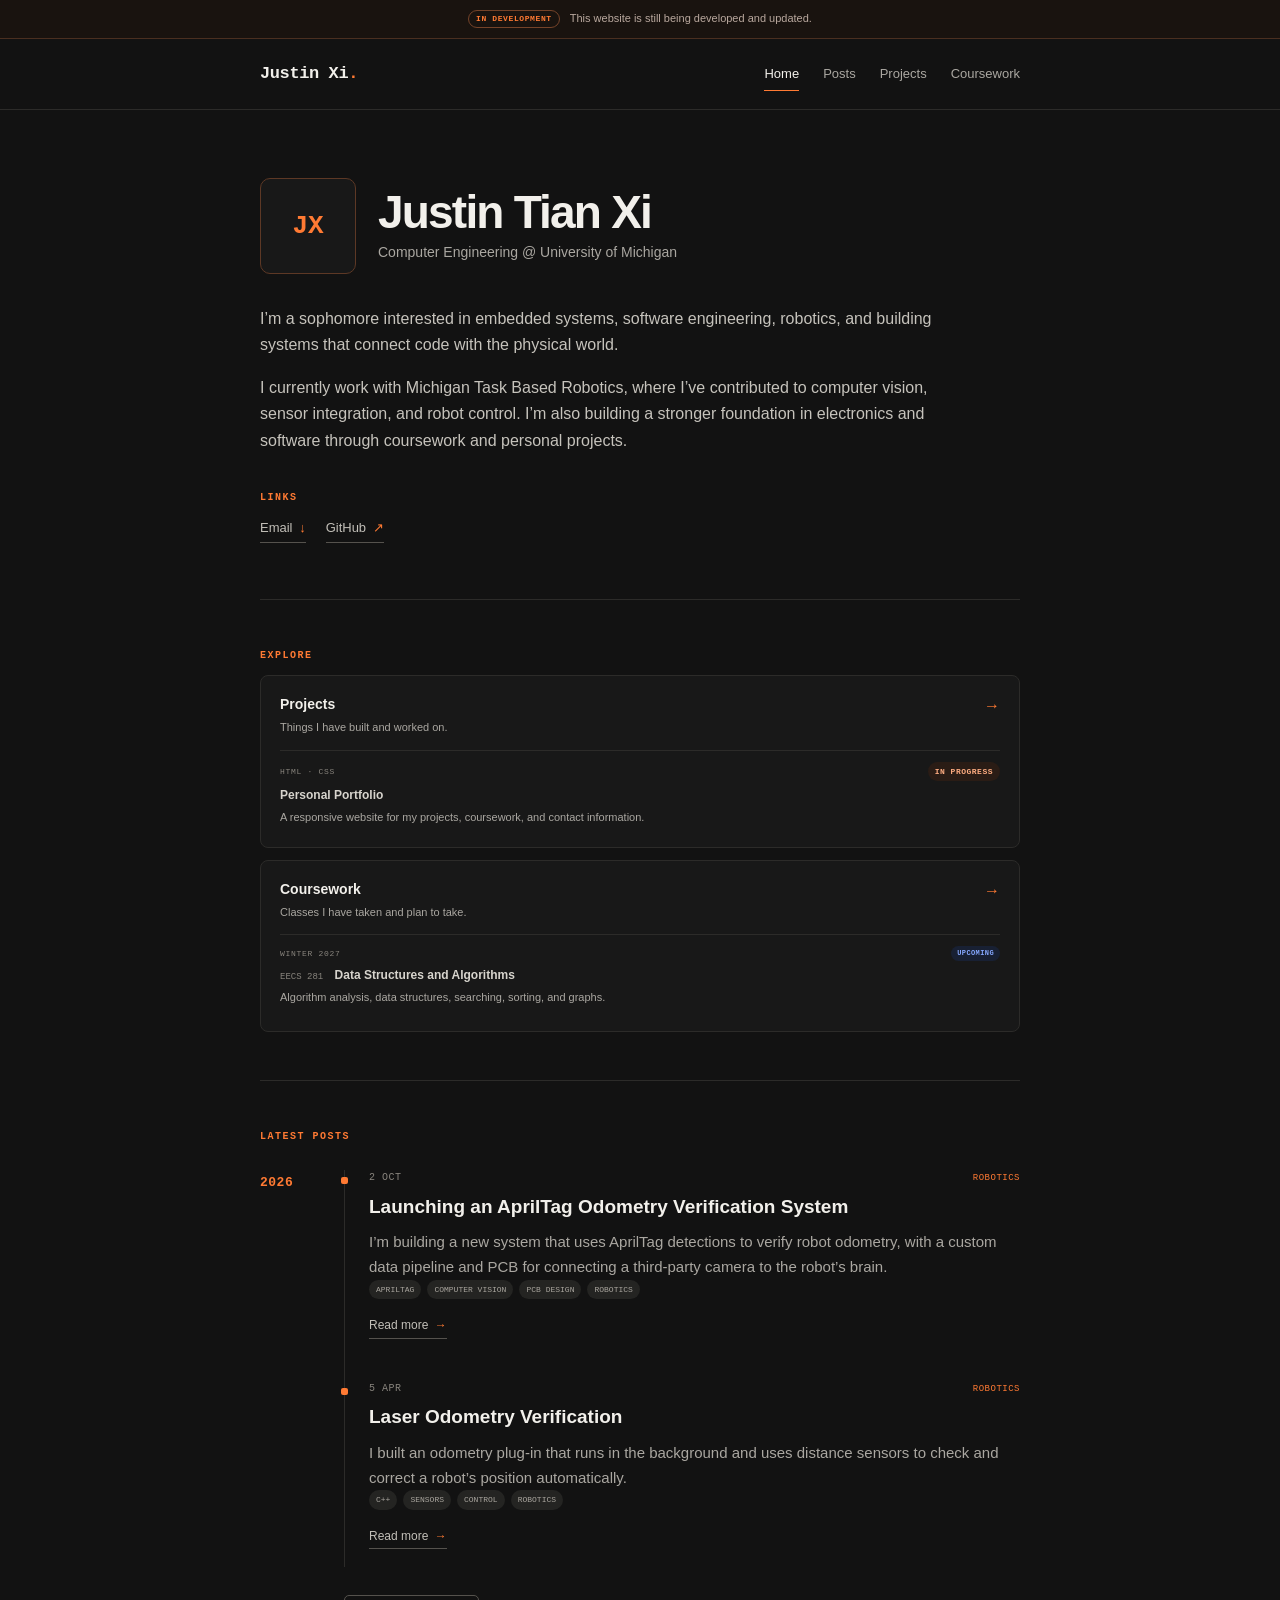
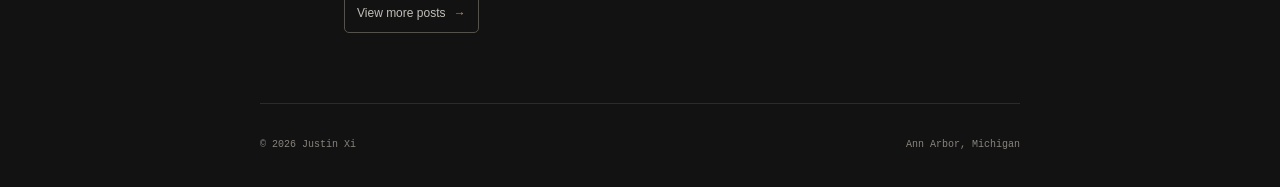
==== index.html @ 8545d347 "removed a button" ====
<!doctype html>
<html lang="en">
  <head>
    <meta charset="utf-8" />
    <meta name="viewport" content="width=device-width, initial-scale=1" />
    <meta name="theme-color" content="#121212" />
    <meta name="description" content="Justin Tian Xi — Computer Engineering student at the University of Michigan." />
    <title>Justin Xi</title>
    <link rel="icon" href="assets/favicon.svg" type="image/svg+xml" />
    <link rel="stylesheet" href="styles.css" />
    <script src="site.js" defer></script>
  </head>
  <body>
    <a class="skip-link" href="#main">Skip to content</a>

    <div class="site-notice" role="status">
      <div class="site-notice-inner">
        <span class="site-notice-tag">In development</span>
        <p>This website is still being developed and updated.</p>
      </div>
    </div>

    <header class="site-header">
      <nav class="nav" aria-label="Main navigation">
        <a class="logo" href="index.html" aria-label="Justin Xi, home">Justin Xi<span>.</span></a>
        <div class="nav-links">
          <a class="active" href="index.html" aria-current="page">Home</a>
          <a href="posts.html">Posts</a>
          <a href="projects.html">Projects</a>
          <a href="coursework.html">Coursework</a>
        </div>
      </nav>
    </header>

    <main id="main" class="page home-page">
      <section class="intro" aria-labelledby="intro-title">
        <div class="profile">
          <div class="avatar" aria-hidden="true">JX</div>
          <div>
            <h1 id="intro-title">Justin Tian Xi</h1>
            <p class="role">Computer Engineering @ University of Michigan</p>
          </div>
        </div>

        <div class="bio">
          <p>
            I’m a sophomore interested in embedded systems, software engineering,
            robotics, and building systems that connect code with the physical world.
          </p>
          <p>
            I currently work with Michigan Task Based Robotics, where I’ve
            contributed to computer vision, sensor integration, and robot control.
            I’m also building a stronger foundation in electronics and software
            through coursework and personal projects.
          </p>
        </div>

        <div class="links-block" aria-labelledby="links-title">
          <h2 class="section-label" id="links-title">Links</h2>
          <div class="text-links">
            <div class="email-dropdown">
              <button class="email-trigger" type="button" aria-describedby="email-help">
                Email <span>↓</span>
              </button>
              <div class="email-menu" id="email-help" role="tooltip">
                <div>
                  <small>University</small>
                  <span>xjustin@umich.edu</span>
                </div>
                <div>
                  <small>Personal</small>
                  <span>justintian2018@gmail.com</span>
                </div>
              </div>
            </div>
            <a href="https://github.com/JustinXi008" target="_blank" rel="noopener">GitHub <span>↗</span></a>
          </div>
        </div>
      </section>

      <section class="explore" aria-labelledby="explore-title">
        <h2 class="section-label" id="explore-title">Explore</h2>
        <div class="explore-grid">
          <a class="explore-card" href="projects.html">
            <div class="explore-card-heading">
              <div>
                <h3>Projects</h3>
                <p>Things I have built and worked on.</p>
              </div>
              <span aria-hidden="true">→</span>
            </div>
            <div class="explore-preview explore-rotator" data-rotator>
              <div class="explore-preview-item is-active">
                <div class="explore-preview-meta">
                  <span class="explore-kicker">HTML · CSS</span>
                  <span class="status progress explore-status">In progress</span>
                </div>
                <strong>Personal Portfolio</strong>
                <p>A responsive website for my projects, coursework, and contact information.</p>
              </div>
              <div class="explore-preview-item" aria-hidden="true">
                <div class="explore-preview-meta">
                  <span class="explore-kicker">C++ · Sensors · Control</span>
                  <span class="status complete explore-status">Completed</span>
                </div>
                <strong>Laser Odometry Verification System</strong>
                <p>Distance sensors, filtering, synchronization, and robot control.</p>
              </div>
              <div class="explore-preview-item" aria-hidden="true">
                <div class="explore-preview-meta">
                  <span class="explore-kicker">C++ · BST · Templates</span>
                  <span class="status complete explore-status">Completed</span>
                </div>
                <strong>Binary Search Tree &amp; Map</strong>
                <p>Recursive tree and map abstractions with iterators and memory management.</p>
              </div>
              <div class="explore-preview-item" aria-hidden="true">
                <div class="explore-preview-meta">
                  <span class="explore-kicker">C++ · Linked lists · Iterators</span>
                  <span class="status complete explore-status">Completed</span>
                </div>
                <strong>List &amp; Text Editor</strong>
                <p>A linked-list text buffer with cursor movement, editing, and position tracking.</p>
              </div>
              <div class="explore-preview-item" aria-hidden="true">
                <div class="explore-preview-meta">
                  <span class="explore-kicker">C++ · Machine learning</span>
                  <span class="status complete explore-status">Completed</span>
                </div>
                <strong>Bag-of-Words Classifier</strong>
                <p>A probabilistic text classifier built with sets, maps, and log-probability scoring.</p>
              </div>
              <div class="explore-preview-item" aria-hidden="true">
                <div class="explore-preview-meta">
                  <span class="explore-kicker">C++ · OOP · Game logic</span>
                  <span class="status complete explore-status">Completed</span>
                </div>
                <strong>Euchre Game Simulator</strong>
                <p>Cards, players, trump selection, trick scoring, and automated strategies.</p>
              </div>
              <div class="explore-preview-item" aria-hidden="true">
                <div class="explore-preview-meta">
                  <span class="explore-kicker">C++ · Matrices · Seam carving</span>
                  <span class="status complete explore-status">Completed</span>
                </div>
                <strong>Content-Aware Image Resizing</strong>
                <p>Seam carving with pixel energy, cost paths, and removable seams.</p>
              </div>
            </div>
          </a>
          <a class="explore-card" href="coursework.html">
            <div class="explore-card-heading">
              <div>
                <h3>Coursework</h3>
                <p>Classes I have taken and plan to take.</p>
              </div>
              <span aria-hidden="true">→</span>
            </div>
            <div class="explore-preview explore-rotator" data-rotator>
              <div class="explore-preview-item is-active">
                <div class="explore-preview-meta">
                  <span class="explore-kicker">Winter 2027</span>
                  <span class="explore-upcoming">Upcoming</span>
                </div>
                <strong><span class="preview-code">EECS 281</span> Data Structures and Algorithms</strong>
                <p>Algorithm analysis, data structures, searching, sorting, and graphs.</p>
              </div>
              <div class="explore-preview-item" aria-hidden="true">
                <span class="explore-kicker">Fall 2026</span>
                <strong><span class="preview-code">EECS 270</span> Introduction to Logic Design</strong>
                <p>Digital logic, finite-state machines, hardware design, and Verilog.</p>
              </div>
              <div class="explore-preview-item" aria-hidden="true">
                <span class="explore-kicker">Fall 2026</span>
                <strong><span class="preview-code">EECS 203</span> Discrete Mathematics</strong>
                <p>Logic, proofs, sets, functions, combinatorics, probability, and graph theory.</p>
              </div>
              <div class="explore-preview-item" aria-hidden="true">
                <span class="explore-kicker">Winter 2026</span>
                <strong><span class="preview-code">ROB 101</span> Computational Linear Algebra</strong>
                <p>Linear algebra, computation, optimization, and robot perception.</p>
              </div>
              <div class="explore-preview-item" aria-hidden="true">
                <span class="explore-kicker">Winter 2026</span>
                <strong><span class="preview-code">MATH 216</span> Introduction to Differential Equations</strong>
                <p>Differential equations, systems, numerical methods, and Laplace transforms.</p>
              </div>
              <div class="explore-preview-item" aria-hidden="true">
                <span class="explore-kicker">Winter 2026</span>
                <strong><span class="preview-code">EECS 280</span> Programming and Introductory Data Structures</strong>
                <p>C++ programming, recursion, abstract data types, linked structures, and trees.</p>
              </div>
            </div>
          </a>
        </div>
      </section>
      <section class="posts" id="posts" aria-labelledby="post-title">
        <h2 class="section-label posts-heading" id="post-title">Latest posts</h2>
        <div class="post-timeline">
          <section class="post-year" aria-labelledby="post-year-2026">
            <h3 class="post-year-title" id="post-year-2026">2026</h3>
            <article class="post-timeline-entry">
              <div class="post-entry-topline">
                <time class="post-date" datetime="2026-10-02">2 Oct</time>
                <span class="post-category">Robotics</span>
              </div>
              <h4 class="post-entry-title">Launching an AprilTag Odometry Verification System</h4>
              <p class="post-excerpt">
                I’m building a new system that uses AprilTag detections to verify robot odometry, with a custom data pipeline and PCB for connecting a third-party camera to the robot’s brain.
              </p>
              <ul class="tags post-topics" aria-label="Topics"><li>AprilTag</li><li>Computer vision</li><li>PCB design</li><li>Robotics</li></ul>
              <a class="post-read-more" href="posts/apriltag-odometry-verification-system.html" aria-label="Read more about the AprilTag Odometry Verification System">Read more <span aria-hidden="true">→</span></a>
            </article>
            <article class="post-timeline-entry">
              <div class="post-entry-topline">
                <time class="post-date" datetime="2026-04-05">5 Apr</time>
                <span class="post-category">Robotics</span>
              </div>
              <h4 class="post-entry-title">Laser Odometry Verification</h4>
              <p class="post-excerpt">
                I built an odometry plug-in that runs in the background and uses distance sensors to check and correct a robot’s position automatically.
              </p>
              <ul class="tags post-topics" aria-label="Topics"><li>C++</li><li>Sensors</li><li>Control</li><li>Robotics</li></ul>
              <a class="post-read-more" href="posts/laser-odometry-verification-system.html" aria-label="Read more about Laser Odometry Verification">Read more <span aria-hidden="true">→</span></a>
            </article>
          </section>
        </div>
        <a class="posts-view-more" href="posts.html">View more posts <span aria-hidden="true">→</span></a>
      </section>
    </main>

    <footer class="footer">
      <p>© 2026 Justin Xi</p>
      <p>Ann Arbor, Michigan</p>
    </footer>
  </body>
</html>
---- styles.css ----
:root {
  color-scheme: dark;
  --background: #121212;
  --surface: #181818;
  --surface-hover: #1d1d1d;
  --text: #f2f0eb;
  --muted: #aaa7a1;
  --subtle: #88847d;
  --border: #2c2b29;
  --orange: #ff7a33;
  --orange-soft: #2a1c15;
  --green: #72d78b;
  --green-soft: #14231a;
  --blue: #86a8ff;
  --blue-soft: #182033;
  --content-width: 760px;
  --sans: Inter, ui-sans-serif, -apple-system, BlinkMacSystemFont, "Segoe UI", sans-serif;
  --mono: ui-monospace, SFMono-Regular, Menlo, Consolas, monospace;
}

* { box-sizing: border-box; }

html {
  scroll-behavior: smooth;
  scroll-padding-top: 90px;
}

body {
  margin: 0;
  background: var(--background);
  color: var(--text);
  font-family: var(--sans);
  font-size: 15px;
  line-height: 1.65;
  -webkit-font-smoothing: antialiased;
}

body:has(.project-dialog:popover-open) { overflow: hidden; }

.has-entrance-motion .entrance-item {
  opacity: 0;
  transform: translateY(calc(18px + var(--hover-lift, 0px))) scale(var(--hover-scale, 1));
  transition:
    opacity 580ms cubic-bezier(0.22, 1, 0.36, 1) var(--entrance-delay, 0ms),
    transform 580ms cubic-bezier(0.22, 1, 0.36, 1) var(--entrance-delay, 0ms);
  will-change: opacity, transform;
}

.has-entrance-motion .entrance-item.is-visible {
  opacity: 1;
  transform: translateY(var(--hover-lift, 0px)) scale(var(--hover-scale, 1));
}

::selection { background: var(--orange); color: #17110d; }
a { color: inherit; text-decoration: none; }
a:focus-visible { outline: 2px solid var(--orange); outline-offset: 5px; }

.skip-link {
  position: fixed;
  top: -60px;
  left: 20px;
  z-index: 10;
  padding: 10px 14px;
  background: var(--orange);
  color: #17110d;
  font-weight: 700;
}

.skip-link:focus { top: 12px; }

.site-notice {
  border-bottom: 1px solid #4a2f20;
  background: #19130f;
}

.site-notice-inner {
  width: min(calc(100% - 40px), var(--content-width));
  min-height: 38px;
  display: flex;
  align-items: center;
  justify-content: center;
  gap: 10px;
  margin-inline: auto;
}

.site-notice-tag {
  flex: 0 0 auto;
  padding: 2px 7px;
  border: 1px solid #754329;
  border-radius: 20px;
  color: var(--orange);
  font-family: var(--mono);
  font-size: 8px;
  font-weight: 700;
  letter-spacing: 0.6px;
  line-height: 1.5;
  text-transform: uppercase;
}

.site-notice p {
  margin: 0;
  color: #b9a89e;
  font-size: 11px;
  line-height: 1.4;
}

.site-header {
  border-bottom: 1px solid var(--border);
  background: var(--background);
}

.nav,
.page,
.footer {
  width: min(calc(100% - 40px), var(--content-width));
  margin-inline: auto;
}

.nav {
  min-height: 70px;
  display: flex;
  align-items: center;
  justify-content: space-between;
  gap: 24px;
}

.logo {
  font-family: var(--mono);
  font-size: 17px;
  font-weight: 700;
  letter-spacing: -0.4px;
}

.logo span { color: var(--orange); }

.nav-links {
  display: flex;
  align-items: center;
  gap: 24px;
  color: var(--muted);
  font-size: 13px;
}

.nav-links a { padding: 6px 0; }
.nav-links a:hover { color: var(--text); }
.nav-links .active { color: var(--text); border-bottom: 1px solid var(--orange); }

.home-page { padding: 68px 0 70px; }
.intro { position: relative; z-index: 1; padding-bottom: 56px; }

.profile {
  display: flex;
  align-items: center;
  gap: 22px;
  margin-bottom: 32px;
}

.avatar {
  width: 96px;
  height: 96px;
  flex: 0 0 auto;
  display: grid;
  place-items: center;
  border: 1px solid #5d3825;
  border-radius: 10px;
  background: var(--surface);
  color: var(--orange);
  font-family: var(--mono);
  font-size: 26px;
  font-weight: 700;
}

h1,
h2,
h3,
p { margin-top: 0; }

h1 {
  margin-bottom: 4px;
  font-size: clamp(35px, 7vw, 46px);
  line-height: 1.08;
  letter-spacing: -1.8px;
}

.role { margin: 0; color: var(--muted); font-size: 14px; }
.bio { max-width: 700px; color: #c6c3bc; font-size: 16px; }
.bio p { margin-bottom: 16px; }

.section-label {
  display: block;
  margin-bottom: 11px;
  color: var(--orange);
  font-family: var(--mono);
  font-size: 10px;
  font-weight: 700;
  letter-spacing: 1.5px;
  text-transform: uppercase;
}

.links-block { margin-top: 36px; }
.links-block h2 { font-weight: 700; }
.text-links { display: flex; flex-wrap: wrap; align-items: baseline; gap: 10px 20px; }

.text-links a {
  padding-bottom: 3px;
  border-bottom: 1px solid #55524d;
  color: #c2bfb8;
  font-size: 13px;
}

.text-links a:hover { border-color: var(--orange); color: var(--orange); }
.text-links span { margin-left: 3px; color: var(--orange); }

.email-dropdown {
  position: relative;
  z-index: 2;
  display: inline-flex;
  align-items: baseline;
}

.email-trigger {
  padding: 0 0 3px;
  border: 0;
  border-bottom: 1px solid #55524d;
  background: transparent;
  color: #c2bfb8;
  font: inherit;
  font-size: 13px;
  line-height: 1.65;
  cursor: default;
}

.email-trigger:hover,
.email-trigger:focus-visible {
  border-color: var(--orange);
  color: var(--orange);
}

.email-trigger span { margin-left: 3px; color: var(--orange); }

.email-menu {
  position: absolute;
  top: calc(100% + 9px);
  left: 0;
  width: 270px;
  padding: 13px 14px;
  border: 1px solid #4a3a31;
  border-radius: 7px;
  background: #1c1917;
  box-shadow: 0 12px 30px rgb(0 0 0 / 28%);
  opacity: 0;
  visibility: hidden;
  transform: translateY(-4px);
  transition: opacity 120ms ease, transform 120ms ease, visibility 120ms;
}

.email-dropdown:hover .email-menu,
.email-dropdown:focus-within .email-menu {
  opacity: 1;
  visibility: visible;
  transform: translateY(0);
}

.email-menu > div {
  display: grid;
  grid-template-columns: 66px 1fr;
  align-items: baseline;
  gap: 8px;
  padding: 5px 0;
}

.email-menu small {
  color: var(--subtle);
  font-family: var(--mono);
  font-size: 9px;
  line-height: 1.5;
  text-transform: uppercase;
}

.email-menu span {
  margin: 0;
  color: var(--text);
  font-family: var(--mono);
  font-size: 11px;
  line-height: 1.5;
  user-select: text;
}

.explore {
  position: relative;
  z-index: 0;
  padding-top: 48px;
  border-top: 1px solid var(--border);
}

.explore-grid {
  display: grid;
  grid-template-columns: 1fr;
  gap: 12px;
}

.explore-card {
  position: relative;
  display: block;
  padding: 17px 19px;
  border: 1px solid var(--border);
  border-radius: 8px;
  background: var(--surface);
  transition:
    border-color 360ms ease,
    background-color 360ms ease,
    box-shadow 360ms ease,
    transform 220ms cubic-bezier(0.2, 0.8, 0.2, 1);
}

.explore-card:hover,
.explore-card:focus-visible {
  border-color: var(--orange);
  background: var(--surface-hover);
  box-shadow: 0 0 0 1px rgb(255 122 51 / 18%), 0 8px 22px rgb(0 0 0 / 30%), 0 0 18px rgb(255 122 51 / 12%);
  transform: translateY(-2px) scale(1.012);
  z-index: 1;
}

.explore-card-heading {
  display: flex;
  align-items: flex-start;
  justify-content: space-between;
  gap: 20px;
}

.explore-card h3 { margin-bottom: 3px; font-size: 14px; }
.explore-card p { margin: 0; color: var(--muted); font-size: 11px; line-height: 1.55; }
.explore-card-heading > span { color: var(--orange); font-size: 16px; }

.explore-preview {
  position: relative;
  height: 80px;
  margin-top: 13px;
  padding-top: 11px;
  border-top: 1px solid var(--border);
  overflow: hidden;
}

.explore-preview-item {
  position: absolute;
  top: 11px;
  right: 0;
  left: 0;
  opacity: 0;
  transform: translateY(12px);
  transition: opacity 300ms ease, transform 300ms ease;
}

.explore-preview-item.is-active {
  opacity: 1;
  transform: translateY(0);
}

.explore-preview-item.is-leaving {
  opacity: 0;
  transform: translateY(-12px);
}

.explore-preview-meta {
  display: flex;
  align-items: center;
  justify-content: space-between;
  gap: 8px;
}

.explore-kicker {
  display: block;
  margin-bottom: 5px;
  color: var(--subtle);
  font-family: var(--mono);
  font-size: 8px;
  letter-spacing: 0.7px;
  text-transform: uppercase;
}

.explore-preview-meta .explore-kicker { margin: 0 0 5px; }
.explore-status { margin-bottom: 5px; }

.explore-upcoming {
  margin-bottom: 5px;
  padding: 2px 6px;
  border-radius: 20px;
  background: var(--blue-soft);
  color: var(--blue);
  font-family: var(--mono);
  font-size: 7px;
  font-weight: 700;
  letter-spacing: 0.4px;
  text-transform: uppercase;
}

.explore-preview strong {
  display: block;
  margin-bottom: 3px;
  color: #d7d4cd;
  font-size: 12px;
  font-weight: 600;
}

.preview-code {
  margin-right: 8px;
  color: var(--subtle);
  font-family: var(--mono);
  font-size: 9px;
  font-weight: 500;
}

.posts {
  margin-top: 48px;
  padding-top: 48px;
  border-top: 1px solid var(--border);
}

.posts-heading {
  margin-bottom: 0;
}

.post-timeline { margin-top: 25px; }
.post-year + .post-year { margin-top: 30px; }

.post-year {
  display: grid;
  grid-template-columns: 64px minmax(0, 1fr);
  column-gap: 20px;
}

.post-year-title {
  margin: 3px 0 0;
  color: var(--orange);
  font-family: var(--mono);
  font-size: 13px;
  line-height: 1.5;
  letter-spacing: 0.5px;
}

.post-timeline-entry {
  grid-column: 2;
  position: relative;
  padding: 0 0 18px 24px;
  border-left: 1px solid var(--border);
}

.post-timeline-entry:not(:last-child) { padding-bottom: 42px; }

.post-timeline-entry::before {
  content: "";
  position: absolute;
  top: 7px;
  left: -4px;
  width: 7px;
  height: 7px;
  border-radius: 2px;
  background: var(--orange);
}

.post-entry-topline {
  display: flex;
  flex-wrap: wrap;
  align-items: center;
  justify-content: space-between;
  gap: 8px 16px;
  margin-bottom: 7px;
}

.post-date { color: var(--subtle); font-family: var(--mono); font-size: 10px; letter-spacing: 0.5px; text-transform: uppercase; }
.post-category { color: var(--orange); font-family: var(--mono); font-size: 9px; letter-spacing: 0.5px; text-transform: uppercase; }
.post-entry-title { margin: 0 0 10px; font-size: 19px; font-weight: 600; line-height: 1.4; }
.post-excerpt { margin: 0; color: var(--muted); font-size: 15px; line-height: 1.65; }
.post-topics { margin-top: 17px; }
.post-read-more { display: inline-block; margin-top: 17px; padding-bottom: 2px; border-bottom: 1px solid #55524d; color: #c2bfb8; font-size: 12px; }
.post-read-more span { margin-left: 3px; color: var(--orange); }
.post-read-more:hover { border-color: var(--orange); color: var(--orange); }

.posts-view-more {
  display: block;
  width: fit-content;
  margin: 28px 0 0 84px;
  padding: 8px 12px;
  border: 1px solid #55524d;
  border-radius: 5px;
  color: #c2bfb8;
  font-size: 12px;
}

.posts-view-more span { margin-left: 5px; color: var(--orange); }
.posts-view-more:hover { border-color: var(--orange); color: var(--orange); }

.posts-archive { padding: 52px 0 76px; }
.posts-archive .page-heading { margin-bottom: 0; }
.posts-archive .post-timeline { margin-top: 40px; }

.article-page { padding: 48px 0 70px; }
.article-header { margin-top: 32px; padding-bottom: 24px; border-bottom: 1px solid var(--border); }
.article-kicker { display: block; margin-bottom: 14px; color: var(--orange); font-family: var(--mono); font-size: 10px; letter-spacing: 1px; text-transform: uppercase; }
.article-header h1 { max-width: 720px; margin: 0 0 14px; font-size: clamp(34px, 6vw, 46px); line-height: 1.1; letter-spacing: -1.4px; }
.article-deck { max-width: 660px; margin: 0 0 24px; color: var(--muted); font-size: 18px; line-height: 1.65; }
.article-byline { display: flex; flex-wrap: wrap; align-items: center; gap: 10px 20px; color: var(--subtle); font-family: var(--mono); font-size: 10px; }
.article-body { max-width: 640px; margin: 36px 0; color: #c6c3bc; font-size: 16px; line-height: 1.85; }
.article-body h2 { margin: 32px 0 10px; color: var(--text); font-size: 20px; font-weight: 600; line-height: 1.35; letter-spacing: -0.2px; }
.article-body h2:first-child { margin-top: 0; }
.article-body h3 { margin: 26px 0 8px; color: var(--text); font-size: 15px; font-weight: 600; line-height: 1.45; }
.article-body p { margin-bottom: 18px; }
.article-body p:last-child { margin-bottom: 0; }
.article-body code { color: #d8b09b; font-family: var(--mono); font-size: 0.9em; }
.article-body strong { color: var(--text); font-weight: 600; }
.article-body var { font-family: Georgia, "Times New Roman", serif; }

.article-lede {
  color: #d5d2cb;
  font-size: 18px;
  line-height: 1.75;
}

.article-callout {
  margin: 28px 0 34px;
  padding: 18px 20px;
  border: 1px solid #55331f;
  border-left: 3px solid var(--orange);
  border-radius: 0 7px 7px 0;
  background: var(--orange-soft);
}

.article-callout-label {
  margin-bottom: 6px !important;
  color: var(--orange);
  font-family: var(--mono);
  font-size: 9px;
  font-weight: 700;
  letter-spacing: 1px;
  line-height: 1.5;
  text-transform: uppercase;
}

.article-callout p:last-child { color: #d7c2b6; font-size: 14px; line-height: 1.65; }

.article-feature-list {
  display: grid;
  grid-template-columns: repeat(2, minmax(0, 1fr));
  gap: 10px;
  margin: 16px 0 36px;
}

.article-feature-list section {
  padding: 17px 18px;
  border: 1px solid var(--border);
  border-radius: 7px;
  background: var(--surface);
}

.article-feature-list h3 { margin: 0 0 7px; font-size: 13px; }
.article-feature-list p { margin: 0; color: var(--muted); font-size: 13px; line-height: 1.65; }

.equation-block {
  display: grid;
  gap: 12px;
  margin: 24px 0 28px;
  padding: 21px 24px;
  border: 1px solid #353432;
  border-radius: 7px;
  background: #0d0d0d;
  color: #e3e0d9;
  font-family: Georgia, "Times New Roman", serif;
  font-size: clamp(17px, 3.5vw, 22px);
  line-height: 1.5;
  text-align: center;
  overflow-x: auto;
}

.equation-block span { white-space: nowrap; }
.equation-block-single { padding-block: 18px; }

.subpage { padding: 52px 0 76px; }

.page-heading { margin-bottom: 38px; }
.page-heading h1 { margin: 12px 0 4px; }
.page-heading p { margin: 0; color: var(--muted); }

.back-link {
  color: var(--subtle);
  font-family: var(--mono);
  font-size: 11px;
}

.back-link:hover { color: var(--orange); }

.plan-note {
  display: grid;
  grid-template-columns: 100px 1fr;
  gap: 18px;
  margin-bottom: 50px;
  padding: 15px 17px;
  border: 1px solid #55331f;
  border-radius: 7px;
  background: var(--orange-soft);
}

.plan-note span {
  color: #ffab7f;
  font-family: var(--mono);
  font-size: 10px;
  font-weight: 700;
  letter-spacing: 1px;
  text-transform: uppercase;
}

.plan-note p { margin: 0; color: #d7bcae; font-size: 13px; }
.project-section + .project-section { margin-top: 54px; }

.group-heading {
  display: flex;
  justify-content: space-between;
  align-items: baseline;
  gap: 24px;
  margin-bottom: 15px;
}

.group-title {
  margin: 0 0 15px;
  color: #c9c6bf;
  font-family: var(--mono);
  font-size: 11px;
  font-weight: 700;
  letter-spacing: 1.5px;
  text-transform: uppercase;
}

.group-heading .group-title { margin: 0; }
.group-heading > span { color: var(--subtle); font-size: 12px; }
.project-stack { display: grid; gap: 11px; }

.project-item {
  position: relative;
  padding: 20px 22px;
  border: 1px solid var(--border);
  border-radius: 8px;
  background: var(--surface);
  transition:
    border-color 360ms ease,
    background-color 360ms ease,
    box-shadow 360ms ease,
    transform 220ms cubic-bezier(0.2, 0.8, 0.2, 1);
}

.has-entrance-motion .project-item.entrance-item.is-visible {
  transition:
    border-color 360ms ease,
    background-color 360ms ease,
    box-shadow 360ms ease,
    transform 220ms cubic-bezier(0.2, 0.8, 0.2, 1);
}

.project-item:hover,
.project-item:focus-within {
  border-color: var(--orange);
  background: var(--surface-hover);
  box-shadow: 0 0 0 1px rgb(255 122 51 / 18%), 0 8px 22px rgb(0 0 0 / 30%), 0 0 18px rgb(255 122 51 / 12%);
  --hover-lift: -2px;
  --hover-scale: 1.012;
  z-index: 1;
  transform: translateY(var(--hover-lift)) scale(var(--hover-scale));
}

.project-item.has-details { cursor: pointer; }

.project-item.has-details:focus-visible {
  outline: 2px solid var(--orange);
  outline-offset: 4px;
}

.project-topline {
  display: flex;
  align-items: center;
  justify-content: space-between;
  gap: 18px;
  margin-bottom: 7px;
}

.project-topline h3 { margin: 0; font-size: 15px; }
.project-item > p { margin-bottom: 13px; color: var(--muted); font-size: 13px; }

.status {
  flex: 0 0 auto;
  padding: 3px 7px;
  border-radius: 20px;
  font-family: var(--mono);
  font-size: 8px;
  font-weight: 700;
  letter-spacing: 0.5px;
  text-transform: uppercase;
}

.status.complete { background: var(--green-soft); color: var(--green); }
.status.robotics { background: var(--blue-soft); color: var(--blue); }
.status.progress { background: var(--orange-soft); color: #ffad82; }
.status.planned { background: var(--orange-soft); color: #ffad82; }

.tags {
  display: flex;
  flex-wrap: wrap;
  gap: 6px;
  margin: 0;
  padding: 0;
  list-style: none;
}

.tags li {
  padding: 3px 7px;
  border-radius: 20px;
  background: #242422;
  color: #aaa69f;
  font-family: var(--mono);
  font-size: 8px;
  text-transform: uppercase;
}

.project-dialog {
  inset: 0;
  width: min(calc(100% - 32px), 590px);
  max-height: min(720px, calc(100vh - 48px));
  margin: auto;
  padding: 0;
  overflow: auto;
  overscroll-behavior: contain;
  border: 1px solid #4a3a31;
  border-radius: 10px;
  background: var(--surface);
  color: var(--text);
  box-shadow: 0 24px 70px rgb(0 0 0 / 55%);
  transform-origin: center;
}

.project-dialog.is-media-rich { width: min(calc(100% - 32px), 760px); }

.project-dialog:popover-open {
  animation: project-dialog-enter 190ms cubic-bezier(0.2, 0.8, 0.2, 1) both;
}

.project-dialog:popover-open::backdrop {
  background: rgb(0 0 0 / 72%);
  backdrop-filter: blur(3px);
  animation: project-backdrop-enter 170ms ease-out both;
}

@keyframes project-dialog-enter {
  from { opacity: 0; transform: translateY(12px) scale(0.985); }
  to { opacity: 1; transform: translateY(0) scale(1); }
}

@keyframes project-backdrop-enter {
  from { background: rgb(0 0 0 / 0%); backdrop-filter: blur(0); }
  to { background: rgb(0 0 0 / 72%); backdrop-filter: blur(3px); }
}

.project-dialog-content { padding: 26px; }

.project-dialog-header {
  display: flex;
  align-items: flex-start;
  justify-content: space-between;
  gap: 24px;
  padding-bottom: 18px;
  border-bottom: 1px solid var(--border);
}

.project-dialog-header .section-label { margin-bottom: 6px; }
.project-dialog-header h2 { margin: 0; font-size: 22px; line-height: 1.3; }

.project-dialog-close {
  width: 32px;
  height: 32px;
  flex: 0 0 auto;
  padding: 0 0 3px;
  border: 1px solid var(--border);
  border-radius: 50%;
  background: transparent;
  color: var(--muted);
  font: inherit;
  font-size: 22px;
  line-height: 1;
  cursor: pointer;
}

.project-dialog-close:hover { border-color: var(--orange); color: var(--orange); }
.project-dialog-close:focus-visible { outline: 2px solid var(--orange); outline-offset: 3px; }
.project-dialog-body { padding-top: 20px; color: var(--muted); font-size: 14px; }
.project-dialog-body p { margin-bottom: 14px; }
.project-dialog-body p:last-child { margin-bottom: 0; }
.project-dialog-tags { margin-top: 20px; }

.project-dialog-media-grid {
  display: grid;
  grid-template-columns: repeat(2, minmax(0, 1fr));
  gap: 12px;
  margin: 21px 0 24px;
}

.project-media-card {
  margin: 0;
  overflow: hidden;
  border: 1px solid var(--border);
  border-radius: 8px;
  background: #141414;
}

.project-media-frame {
  aspect-ratio: 4 / 3;
  overflow: hidden;
  border-bottom: 1px solid var(--border);
  background: #0d0d0d;
}

.project-media-card img {
  width: 100%;
  height: 100%;
  display: block;
  object-fit: cover;
}

.project-media-card.camera-card img {
  padding: 10px;
  background: #f4f4f4;
  object-fit: contain;
}

.project-media-card figcaption {
  display: grid;
  gap: 2px;
  padding: 11px 12px 12px;
  line-height: 1.45;
}

.project-media-card figcaption strong {
  color: var(--text);
  font-size: 12px;
  font-weight: 600;
}

.project-media-card figcaption span {
  color: var(--subtle);
  font-size: 10px;
}

.project-media-card figcaption a {
  width: fit-content;
  margin-top: 5px;
  color: #c2bfb8;
  font-family: var(--mono);
  font-size: 8px;
  text-transform: uppercase;
}

.project-media-card figcaption a:hover { color: var(--orange); }

.project-demo {
  padding-top: 21px;
  border-top: 1px solid var(--border);
}

.project-demo h3 {
  margin: 0 0 5px;
  color: var(--text);
  font-size: 14px;
}

.project-demo > p {
  margin-bottom: 13px;
  color: var(--subtle);
  font-size: 12px;
}

.project-demo video {
  width: 100%;
  display: block;
  aspect-ratio: 1280 / 784;
  border: 1px solid var(--border);
  border-radius: 8px;
  background: #090909;
}

.project-repository-link {
  display: inline-block;
  margin-top: 20px;
  padding-bottom: 3px;
  border-bottom: 1px solid #55524d;
  color: #c2bfb8;
  font-size: 13px;
}

.project-repository-link span { margin-left: 3px; color: var(--orange); }
.project-repository-link:hover { border-color: var(--orange); color: var(--orange); }

.degree-card {
  position: relative;
  display: flex;
  align-items: flex-end;
  justify-content: space-between;
  gap: 28px;
  margin-bottom: 50px;
  padding: 22px;
  border: 1px solid #55331f;
  border-radius: 8px;
  background: var(--orange-soft);
}

.degree-card .section-label { margin-bottom: 6px; }
.degree-card h2 { margin: 0; font-size: 20px; }
.degree-meta {
  align-self: stretch;
  display: flex;
  flex-direction: column;
  align-items: flex-end;
  justify-content: space-between;
  gap: 13px;
}

.degree-meta p { margin: 0; color: #cda990; font-size: 12px; }

.degree-mark {
  width: 29px;
  height: 29px;
  display: grid;
  place-items: center;
  padding: 6px 4px;
  border-radius: 4px;
  background: #00274c;
}

.degree-mark img { width: 100%; height: 100%; object-fit: contain; }
.course-section + .course-section { margin-top: 48px; }

.semester-heading {
  display: flex;
  align-items: center;
  gap: 10px;
  margin-bottom: 15px;
}

.semester-heading .group-title { margin: 0; }

.semester-status {
  padding: 3px 7px;
  border-radius: 20px;
  background: var(--blue-soft);
  color: var(--blue);
  font-family: var(--mono);
  font-size: 8px;
  font-weight: 700;
  letter-spacing: 0.5px;
  text-transform: uppercase;
}

.semester-status.current {
  background: var(--green-soft);
  color: var(--green);
}

.course-list { border-top: 1px solid var(--border); }

.course-row {
  display: grid;
  grid-template-columns: 95px 1fr;
  gap: 20px;
  padding: 20px 0;
  border-bottom: 1px solid var(--border);
}

.course-code {
  color: var(--subtle);
  font-family: var(--mono);
  font-size: 11px;
}

.course-row h3 { margin-bottom: 4px; font-size: 14px; }
.course-row p { margin: 0; color: var(--muted); font-size: 13px; }

.resume-page { padding: 44px 0 70px; }

.resume-toolbar {
  display: flex;
  align-items: flex-start;
  justify-content: space-between;
  gap: 24px;
  margin-bottom: 22px;
}

.resume-toolbar h1 { margin: 9px 0 2px; font-size: 34px; }
.resume-toolbar p { margin: 0; color: var(--muted); font-size: 13px; }

.resume-download {
  flex: 0 0 auto;
  margin-top: 2px;
  padding: 9px 12px;
  border: 1px solid #704127;
  border-radius: 6px;
  background: var(--orange-soft);
  color: #ffd0b7;
  font-size: 12px;
  font-weight: 600;
}

.resume-download span { margin-left: 6px; color: var(--orange); }
.resume-download:hover { border-color: var(--orange); color: var(--text); }

.resume-preview {
  width: 100%;
  aspect-ratio: 8.5 / 11;
  min-height: 720px;
  overflow: hidden;
  border: 1px solid var(--border);
  border-radius: 8px;
  background: #e7e7e7;
}

.resume-preview object { width: 100%; height: 100%; display: block; }
.resume-preview p { padding: 24px; color: #242424; }
.resume-preview p a { color: #9a3d0b; text-decoration: underline; }

.footer {
  min-height: 84px;
  display: flex;
  align-items: center;
  justify-content: space-between;
  gap: 24px;
  border-top: 1px solid var(--border);
  color: var(--subtle);
  font-family: var(--mono);
  font-size: 10px;
}

.footer p { margin: 0; }
.footer a:hover { color: var(--orange); }

@media (max-width: 680px) {
  .site-notice-inner { width: min(calc(100% - 30px), var(--content-width)); justify-content: flex-start; }
  .site-notice p { font-size: 10px; }
  .nav,
  .page,
  .footer { width: min(calc(100% - 30px), var(--content-width)); }

  .nav { min-height: 64px; align-items: flex-start; padding: 14px 0 11px; }
  .logo { padding-top: 3px; font-size: 14px; }
  .nav-links { gap: 11px; font-size: 10px; }
  .home-page { padding: 48px 0 52px; }
  .intro { padding-bottom: 45px; }
  .profile { gap: 15px; margin-bottom: 28px; }
  .avatar { width: 74px; height: 74px; font-size: 20px; }
  h1 { font-size: 31px; letter-spacing: -1.3px; }
  .role { font-size: 12px; }
  .bio { font-size: 15px; }
  .explore { padding-top: 42px; }
  .explore-grid { grid-template-columns: 1fr; }
  .explore-card { min-height: 0; }
  .explore-preview { height: 94px; }
  .posts { margin-top: 42px; padding-top: 42px; }
  .post-year { grid-template-columns: 48px minmax(0, 1fr); gap: 12px; }
  .post-timeline-entry { padding-left: 18px; }
  .post-entry-title { font-size: 17px; }
  .post-excerpt { font-size: 14px; }
  .posts-view-more { margin-left: 60px; }
  .posts-archive { padding: 40px 0 58px; }
  .article-page { padding: 36px 0 52px; }
  .article-header { margin-top: 26px; }
  .article-deck { font-size: 16px; }
  .article-body { font-size: 15px; }
  .article-lede { font-size: 16px; }
  .article-feature-list { grid-template-columns: 1fr; }
  .equation-block { justify-content: start; text-align: left; }
  .subpage { padding: 40px 0 58px; }
  .plan-note { grid-template-columns: 1fr; gap: 5px; }
  .project-topline { align-items: flex-start; }
  .project-topline h3 { padding-top: 1px; }
  .project-dialog-content { padding: 21px; }
  .project-dialog-header h2 { font-size: 19px; }
  .project-dialog-media-grid { grid-template-columns: 1fr; }
  .group-heading { display: block; }
  .group-heading .group-title { margin-bottom: 4px; }
  .degree-card { align-items: stretch; }
  .degree-card h2 { font-size: 17px; }
  .degree-meta { flex: 0 0 auto; }
  .degree-meta p { max-width: 84px; text-align: right; line-height: 1.4; }
  .course-row { grid-template-columns: 1fr; gap: 5px; }
  .resume-page { padding: 34px 0 52px; }
  .resume-toolbar { align-items: stretch; flex-direction: column; }
  .resume-download { align-self: flex-start; }
  .resume-preview { min-height: 70vh; aspect-ratio: auto; }
}

@media (prefers-reduced-motion: reduce) {
  html { scroll-behavior: auto; }
  .has-entrance-motion .entrance-item {
    opacity: 1;
    transform: none;
    transition: none;
  }
  .explore-preview-item { transition: none; }
  .explore-card {
    transform: none;
    transition: none;
  }
  .explore-card:hover,
  .explore-card:focus-visible { transform: none; }
  .project-item {
    transform: none;
    transition: none;
  }
  .project-item:hover,
  .project-item:focus-within { transform: none; }
  .has-entrance-motion .project-item.entrance-item.is-visible {
    transform: none;
    transition: none;
  }
  .project-dialog:popover-open,
  .project-dialog:popover-open::backdrop { animation: none; }
}
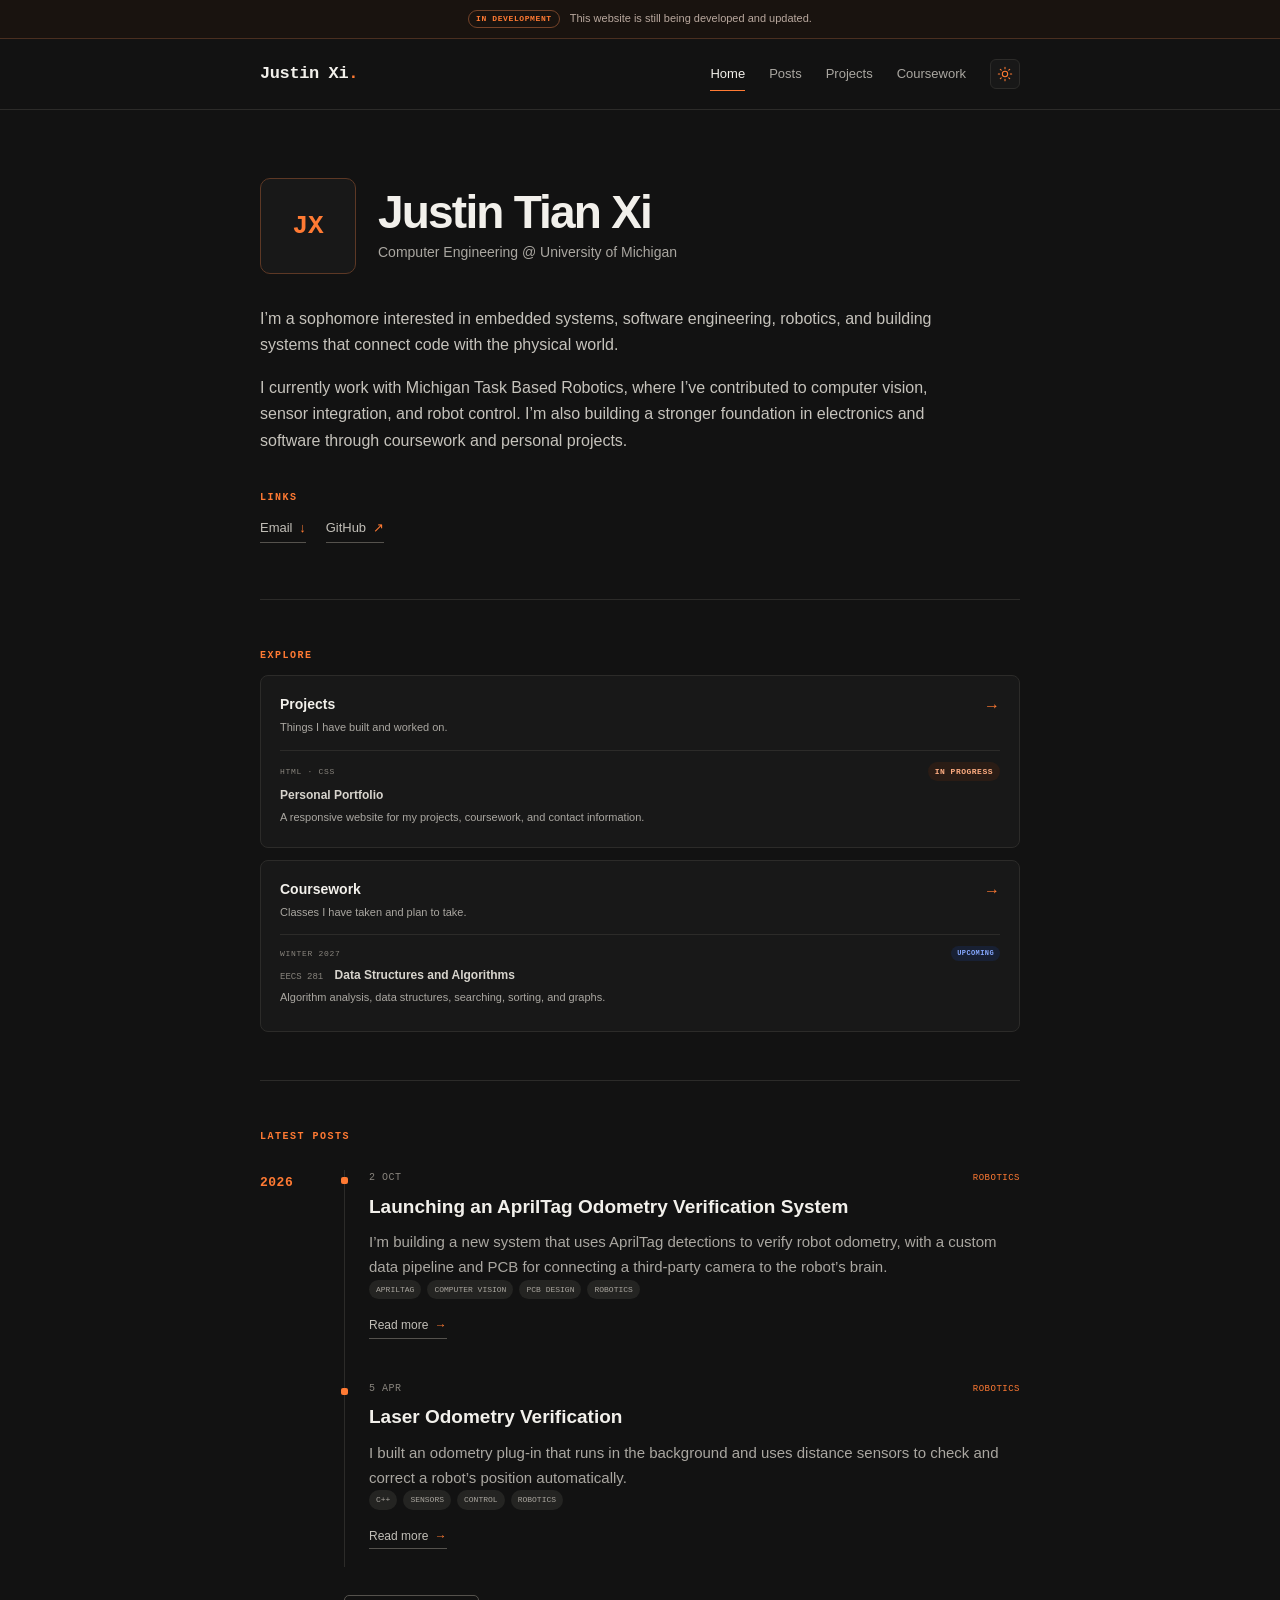
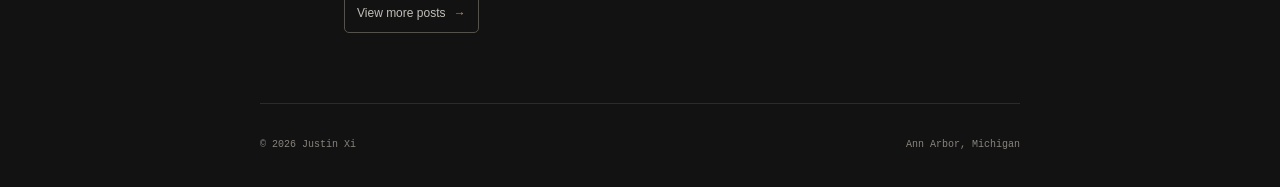
==== commit 5c722fec: "created a light/dark mode switch" ====
--- a/index.html
+++ b/index.html
@@ -7,6 +7,7 @@
     <meta name="description" content="Justin Tian Xi — Computer Engineering student at the University of Michigan." />
     <title>Justin Xi</title>
     <link rel="icon" href="assets/favicon.svg" type="image/svg+xml" />
+    <script src="theme.js"></script>
     <link rel="stylesheet" href="styles.css" />
     <script src="site.js" defer></script>
   </head>
@@ -28,6 +29,10 @@
           <a href="posts.html">Posts</a>
           <a href="projects.html">Projects</a>
           <a href="coursework.html">Coursework</a>
+          <button class="theme-toggle" type="button" data-theme-toggle aria-label="Switch to light mode" title="Switch to light mode" hidden>
+            <svg class="theme-icon-sun" viewBox="0 0 24 24" aria-hidden="true"><circle cx="12" cy="12" r="4"/><path d="M12 2v2m0 16v2M2 12h2m16 0h2M4.93 4.93l1.42 1.42m11.3 11.3 1.42 1.42M4.93 19.07l1.42-1.42m11.3-11.3 1.42-1.42"/></svg>
+            <svg class="theme-icon-moon" viewBox="0 0 24 24" aria-hidden="true"><path d="M20.9 13.3A9 9 0 0 1 10.7 3.1a9 9 0 1 0 10.2 10.2Z"/></svg>
+          </button>
         </div>
       </nav>
     </header>
@@ -127,7 +132,7 @@
                   <span class="explore-kicker">C++ · Machine learning</span>
                   <span class="status complete explore-status">Completed</span>
                 </div>
-                <strong>Bag-of-Words Classifier</strong>
+                <strong>Post Text Classifier</strong>
                 <p>A probabilistic text classifier built with sets, maps, and log-probability scoring.</p>
               </div>
               <div class="explore-preview-item" aria-hidden="true">
--- a/styles.css
+++ b/styles.css
@@ -7,15 +7,117 @@
   --muted: #aaa7a1;
   --subtle: #88847d;
   --border: #2c2b29;
-  --orange: #ff7a33;
-  --orange-soft: #2a1c15;
+  --accent: #ff7a33;
+  --accent-soft: #2a1c15;
   --green: #72d78b;
   --green-soft: #14231a;
   --blue: #86a8ff;
   --blue-soft: #182033;
+  --accent-rgb: 255 122 51;
+  --card-shadow: 0 8px 22px rgb(0 0 0 / 30%);
+  --on-accent: #17110d;
+  --notice-border: #4a2f20;
+  --notice-background: #19130f;
+  --notice-tag-border: #754329;
+  --notice-text: #b9a89e;
+  --avatar-border: #5d3825;
+  --body-copy: #c6c3bc;
+  --link-border: #55524d;
+  --link-text: #c2bfb8;
+  --popover-border: #4a3a31;
+  --popover-background: #1c1917;
+  --preview-text: #d7d4cd;
+  --code-text: #d8b09b;
+  --lede-text: #d5d2cb;
+  --accent-border: #55331f;
+  --callout-text: #d7c2b6;
+  --equation-border: #353432;
+  --inset-background: #0d0d0d;
+  --equation-text: #e3e0d9;
+  --note-label: #ffab7f;
+  --note-text: #d7bcae;
+  --group-text: #c9c6bf;
+  --status-accent: #ffad82;
+  --tag-background: #242422;
+  --tag-text: #aaa69f;
+  --media-background: #141414;
+  --degree-meta: #cda990;
+  --download-border: #704127;
+  --download-text: #ffd0b7;
+  --featured-hover-border: #76503a;
+  --featured-open-background: #161616;
+  --featured-footer-text: #ddd7cd;
+  --caption-text: #c0b9ad;
+  --demo-border: #63402a;
+  --demo-hover: #382319;
+  --detail-copy: #bab7b1;
+  --steps-text: #e1dcd3;
+  --facts-text: #c1bcb2;
+  --facts-link-border: #4b463e;
+  --facts-link: #d7c2b4;
   --content-width: 760px;
   --sans: Inter, ui-sans-serif, -apple-system, BlinkMacSystemFont, "Segoe UI", sans-serif;
   --mono: ui-monospace, SFMono-Regular, Menlo, Consolas, monospace;
+}
+
+
+:root[data-theme="light"] {
+  color-scheme: light;
+  --background: #ffffff;
+  --surface: #f7f9fc;
+  --surface-hover: #eef3f8;
+  --text: #00274c;
+  --muted: #486078;
+  --subtle: #586d80;
+  --border: #d8e2ec;
+  --accent: #00274c;
+  --accent-soft: #edf3f9;
+  --accent-rgb: 0 39 76;
+  --card-shadow: 0 8px 22px rgb(0 39 76 / 10%);
+  --green: #22633b;
+  --green-soft: #e9f4ed;
+  --blue: #174992;
+  --blue-soft: #e8eff9;
+  --on-accent: #ffffff;
+  --notice-border: #d3dfeb;
+  --notice-background: #f2f6fa;
+  --notice-tag-border: #a8bfd4;
+  --notice-text: #486078;
+  --avatar-border: #a8bfd4;
+  --body-copy: #354d63;
+  --link-border: #9aabba;
+  --link-text: #254765;
+  --popover-border: #c6d4e1;
+  --popover-background: #ffffff;
+  --preview-text: #254765;
+  --code-text: #174992;
+  --lede-text: #254765;
+  --accent-border: #c6d4e1;
+  --callout-text: #354d63;
+  --equation-border: #d3dfeb;
+  --inset-background: #f2f6fa;
+  --equation-text: #00274c;
+  --note-label: #00274c;
+  --note-text: #354d63;
+  --group-text: #354d63;
+  --status-accent: #00274c;
+  --tag-background: #eaf0f6;
+  --tag-text: #486078;
+  --media-background: #f7f9fc;
+  --degree-meta: #486078;
+  --download-border: #a8bfd4;
+  --download-text: #00274c;
+  --featured-hover-border: #8aa5bd;
+  --featured-open-background: #ffffff;
+  --featured-footer-text: #354d63;
+  --caption-text: #486078;
+  --demo-border: #a8bfd4;
+  --demo-hover: #dce7f1;
+  --detail-copy: #354d63;
+  --steps-text: #00274c;
+  --facts-text: #486078;
+  --facts-link-border: #9aabba;
+  --facts-link: #254765;
 }
 
 * { box-sizing: border-box; }
@@ -51,9 +153,9 @@
   transform: translateY(var(--hover-lift, 0px)) scale(var(--hover-scale, 1));
 }
 
-::selection { background: var(--orange); color: #17110d; }
+::selection { background: var(--accent); color: var(--on-accent); }
 a { color: inherit; text-decoration: none; }
-a:focus-visible { outline: 2px solid var(--orange); outline-offset: 5px; }
+a:focus-visible { outline: 2px solid var(--accent); outline-offset: 5px; }
 
 .skip-link {
   position: fixed;
@@ -61,16 +163,16 @@
   left: 20px;
   z-index: 10;
   padding: 10px 14px;
-  background: var(--orange);
-  color: #17110d;
+  background: var(--accent);
+  color: var(--on-accent);
   font-weight: 700;
 }
 
 .skip-link:focus { top: 12px; }
 
 .site-notice {
-  border-bottom: 1px solid #4a2f20;
-  background: #19130f;
+  border-bottom: 1px solid var(--notice-border);
+  background: var(--notice-background);
 }
 
 .site-notice-inner {
@@ -86,9 +188,9 @@
 .site-notice-tag {
   flex: 0 0 auto;
   padding: 2px 7px;
-  border: 1px solid #754329;
+  border: 1px solid var(--notice-tag-border);
   border-radius: 20px;
-  color: var(--orange);
+  color: var(--accent);
   font-family: var(--mono);
   font-size: 8px;
   font-weight: 700;
@@ -99,7 +201,7 @@
 
 .site-notice p {
   margin: 0;
-  color: #b9a89e;
+  color: var(--notice-text);
   font-size: 11px;
   line-height: 1.4;
 }
@@ -119,6 +221,7 @@
 .nav {
   min-height: 70px;
   display: flex;
+  flex-wrap: wrap;
   align-items: center;
   justify-content: space-between;
   gap: 24px;
@@ -131,9 +234,10 @@
   letter-spacing: -0.4px;
 }
 
-.logo span { color: var(--orange); }
+.logo span { color: var(--accent); }
 
 .nav-links {
+  margin-left: auto;
   display: flex;
   align-items: center;
   gap: 24px;
@@ -143,7 +247,30 @@
 
 .nav-links a { padding: 6px 0; }
 .nav-links a:hover { color: var(--text); }
-.nav-links .active { color: var(--text); border-bottom: 1px solid var(--orange); }
+.nav-links .active { color: var(--text); border-bottom: 1px solid var(--accent); }
+
+
+.theme-toggle {
+  display: grid;
+  place-items: center;
+  flex: 0 0 auto;
+  width: 30px;
+  height: 30px;
+  padding: 6px;
+  border: 1px solid var(--border);
+  border-radius: 6px;
+  background: var(--surface);
+  color: var(--accent);
+  cursor: pointer;
+}
+
+.theme-toggle[hidden] { display: none; }
+.theme-toggle:hover { border-color: var(--accent); background: var(--surface-hover); }
+.theme-toggle:focus-visible { outline: 2px solid var(--accent); outline-offset: 4px; }
+.theme-toggle svg { width: 16px; height: 16px; fill: none; stroke: currentColor; stroke-width: 1.6; stroke-linecap: round; stroke-linejoin: round; }
+.theme-toggle .theme-icon-moon { display: none; }
+[data-theme="light"] .theme-toggle .theme-icon-sun { display: none; }
+[data-theme="light"] .theme-toggle .theme-icon-moon { display: block; }
 
 .home-page { padding: 68px 0 70px; }
 .intro { position: relative; z-index: 1; padding-bottom: 56px; }
@@ -161,10 +288,10 @@
   flex: 0 0 auto;
   display: grid;
   place-items: center;
-  border: 1px solid #5d3825;
+  border: 1px solid var(--avatar-border);
   border-radius: 10px;
   background: var(--surface);
-  color: var(--orange);
+  color: var(--accent);
   font-family: var(--mono);
   font-size: 26px;
   font-weight: 700;
@@ -183,13 +310,13 @@
 }
 
 .role { margin: 0; color: var(--muted); font-size: 14px; }
-.bio { max-width: 700px; color: #c6c3bc; font-size: 16px; }
+.bio { max-width: 700px; color: var(--body-copy); font-size: 16px; }
 .bio p { margin-bottom: 16px; }
 
 .section-label {
   display: block;
   margin-bottom: 11px;
-  color: var(--orange);
+  color: var(--accent);
   font-family: var(--mono);
   font-size: 10px;
   font-weight: 700;
@@ -203,13 +330,13 @@
 
 .text-links a {
   padding-bottom: 3px;
-  border-bottom: 1px solid #55524d;
-  color: #c2bfb8;
+  border-bottom: 1px solid var(--link-border);
+  color: var(--link-text);
   font-size: 13px;
 }
 
-.text-links a:hover { border-color: var(--orange); color: var(--orange); }
-.text-links span { margin-left: 3px; color: var(--orange); }
+.text-links a:hover { border-color: var(--accent); color: var(--accent); }
+.text-links span { margin-left: 3px; color: var(--accent); }
 
 .email-dropdown {
   position: relative;
@@ -221,9 +348,9 @@
 .email-trigger {
   padding: 0 0 3px;
   border: 0;
-  border-bottom: 1px solid #55524d;
+  border-bottom: 1px solid var(--link-border);
   background: transparent;
-  color: #c2bfb8;
+  color: var(--link-text);
   font: inherit;
   font-size: 13px;
   line-height: 1.65;
@@ -232,11 +359,11 @@
 
 .email-trigger:hover,
 .email-trigger:focus-visible {
-  border-color: var(--orange);
-  color: var(--orange);
-}
-
-.email-trigger span { margin-left: 3px; color: var(--orange); }
+  border-color: var(--accent);
+  color: var(--accent);
+}
+
+.email-trigger span { margin-left: 3px; color: var(--accent); }
 
 .email-menu {
   position: absolute;
@@ -244,9 +371,9 @@
   left: 0;
   width: 270px;
   padding: 13px 14px;
-  border: 1px solid #4a3a31;
+  border: 1px solid var(--popover-border);
   border-radius: 7px;
-  background: #1c1917;
+  background: var(--popover-background);
   box-shadow: 0 12px 30px rgb(0 0 0 / 28%);
   opacity: 0;
   visibility: hidden;
@@ -315,9 +442,9 @@
 
 .explore-card:hover,
 .explore-card:focus-visible {
-  border-color: var(--orange);
+  border-color: var(--accent);
   background: var(--surface-hover);
-  box-shadow: 0 0 0 1px rgb(255 122 51 / 18%), 0 8px 22px rgb(0 0 0 / 30%), 0 0 18px rgb(255 122 51 / 12%);
+  box-shadow: 0 0 0 1px rgb(var(--accent-rgb) / 18%), var(--card-shadow), 0 0 18px rgb(var(--accent-rgb) / 12%);
   transform: translateY(-2px) scale(1.012);
   z-index: 1;
 }
@@ -331,7 +458,7 @@
 
 .explore-card h3 { margin-bottom: 3px; font-size: 14px; }
 .explore-card p { margin: 0; color: var(--muted); font-size: 11px; line-height: 1.55; }
-.explore-card-heading > span { color: var(--orange); font-size: 16px; }
+.explore-card-heading > span { color: var(--accent); font-size: 16px; }
 
 .explore-preview {
   position: relative;
@@ -398,7 +525,7 @@
 .explore-preview strong {
   display: block;
   margin-bottom: 3px;
-  color: #d7d4cd;
+  color: var(--preview-text);
   font-size: 12px;
   font-weight: 600;
 }
@@ -432,7 +559,7 @@
 
 .post-year-title {
   margin: 3px 0 0;
-  color: var(--orange);
+  color: var(--accent);
   font-family: var(--mono);
   font-size: 13px;
   line-height: 1.5;
@@ -456,7 +583,7 @@
   width: 7px;
   height: 7px;
   border-radius: 2px;
-  background: var(--orange);
+  background: var(--accent);
 }
 
 .post-entry-topline {
@@ -469,27 +596,27 @@
 }
 
 .post-date { color: var(--subtle); font-family: var(--mono); font-size: 10px; letter-spacing: 0.5px; text-transform: uppercase; }
-.post-category { color: var(--orange); font-family: var(--mono); font-size: 9px; letter-spacing: 0.5px; text-transform: uppercase; }
+.post-category { color: var(--accent); font-family: var(--mono); font-size: 9px; letter-spacing: 0.5px; text-transform: uppercase; }
 .post-entry-title { margin: 0 0 10px; font-size: 19px; font-weight: 600; line-height: 1.4; }
 .post-excerpt { margin: 0; color: var(--muted); font-size: 15px; line-height: 1.65; }
 .post-topics { margin-top: 17px; }
-.post-read-more { display: inline-block; margin-top: 17px; padding-bottom: 2px; border-bottom: 1px solid #55524d; color: #c2bfb8; font-size: 12px; }
-.post-read-more span { margin-left: 3px; color: var(--orange); }
-.post-read-more:hover { border-color: var(--orange); color: var(--orange); }
+.post-read-more { display: inline-block; margin-top: 17px; padding-bottom: 2px; border-bottom: 1px solid var(--link-border); color: var(--link-text); font-size: 12px; }
+.post-read-more span { margin-left: 3px; color: var(--accent); }
+.post-read-more:hover { border-color: var(--accent); color: var(--accent); }
 
 .posts-view-more {
   display: block;
   width: fit-content;
   margin: 28px 0 0 84px;
   padding: 8px 12px;
-  border: 1px solid #55524d;
+  border: 1px solid var(--link-border);
   border-radius: 5px;
-  color: #c2bfb8;
+  color: var(--link-text);
   font-size: 12px;
 }
 
-.posts-view-more span { margin-left: 5px; color: var(--orange); }
-.posts-view-more:hover { border-color: var(--orange); color: var(--orange); }
+.posts-view-more span { margin-left: 5px; color: var(--accent); }
+.posts-view-more:hover { border-color: var(--accent); color: var(--accent); }
 
 .posts-archive { padding: 52px 0 76px; }
 .posts-archive .page-heading { margin-bottom: 0; }
@@ -497,22 +624,22 @@
 
 .article-page { padding: 48px 0 70px; }
 .article-header { margin-top: 32px; padding-bottom: 24px; border-bottom: 1px solid var(--border); }
-.article-kicker { display: block; margin-bottom: 14px; color: var(--orange); font-family: var(--mono); font-size: 10px; letter-spacing: 1px; text-transform: uppercase; }
+.article-kicker { display: block; margin-bottom: 14px; color: var(--accent); font-family: var(--mono); font-size: 10px; letter-spacing: 1px; text-transform: uppercase; }
 .article-header h1 { max-width: 720px; margin: 0 0 14px; font-size: clamp(34px, 6vw, 46px); line-height: 1.1; letter-spacing: -1.4px; }
 .article-deck { max-width: 660px; margin: 0 0 24px; color: var(--muted); font-size: 18px; line-height: 1.65; }
 .article-byline { display: flex; flex-wrap: wrap; align-items: center; gap: 10px 20px; color: var(--subtle); font-family: var(--mono); font-size: 10px; }
-.article-body { max-width: 640px; margin: 36px 0; color: #c6c3bc; font-size: 16px; line-height: 1.85; }
+.article-body { max-width: 640px; margin: 36px 0; color: var(--body-copy); font-size: 16px; line-height: 1.85; }
 .article-body h2 { margin: 32px 0 10px; color: var(--text); font-size: 20px; font-weight: 600; line-height: 1.35; letter-spacing: -0.2px; }
 .article-body h2:first-child { margin-top: 0; }
 .article-body h3 { margin: 26px 0 8px; color: var(--text); font-size: 15px; font-weight: 600; line-height: 1.45; }
 .article-body p { margin-bottom: 18px; }
 .article-body p:last-child { margin-bottom: 0; }
-.article-body code { color: #d8b09b; font-family: var(--mono); font-size: 0.9em; }
+.article-body code { color: var(--code-text); font-family: var(--mono); font-size: 0.9em; }
 .article-body strong { color: var(--text); font-weight: 600; }
 .article-body var { font-family: Georgia, "Times New Roman", serif; }
 
 .article-lede {
-  color: #d5d2cb;
+  color: var(--lede-text);
   font-size: 18px;
   line-height: 1.75;
 }
@@ -520,15 +647,15 @@
 .article-callout {
   margin: 28px 0 34px;
   padding: 18px 20px;
-  border: 1px solid #55331f;
-  border-left: 3px solid var(--orange);
+  border: 1px solid var(--accent-border);
+  border-left: 3px solid var(--accent);
   border-radius: 0 7px 7px 0;
-  background: var(--orange-soft);
+  background: var(--accent-soft);
 }
 
 .article-callout-label {
   margin-bottom: 6px !important;
-  color: var(--orange);
+  color: var(--accent);
   font-family: var(--mono);
   font-size: 9px;
   font-weight: 700;
@@ -537,7 +664,7 @@
   text-transform: uppercase;
 }
 
-.article-callout p:last-child { color: #d7c2b6; font-size: 14px; line-height: 1.65; }
+.article-callout p:last-child { color: var(--callout-text); font-size: 14px; line-height: 1.65; }
 
 .article-feature-list {
   display: grid;
@@ -561,10 +688,10 @@
   gap: 12px;
   margin: 24px 0 28px;
   padding: 21px 24px;
-  border: 1px solid #353432;
+  border: 1px solid var(--equation-border);
   border-radius: 7px;
-  background: #0d0d0d;
-  color: #e3e0d9;
+  background: var(--inset-background);
+  color: var(--equation-text);
   font-family: Georgia, "Times New Roman", serif;
   font-size: clamp(17px, 3.5vw, 22px);
   line-height: 1.5;
@@ -587,7 +714,7 @@
   font-size: 11px;
 }
 
-.back-link:hover { color: var(--orange); }
+.back-link:hover { color: var(--accent); }
 
 .plan-note {
   display: grid;
@@ -595,13 +722,13 @@
   gap: 18px;
   margin-bottom: 50px;
   padding: 15px 17px;
-  border: 1px solid #55331f;
+  border: 1px solid var(--accent-border);
   border-radius: 7px;
-  background: var(--orange-soft);
+  background: var(--accent-soft);
 }
 
 .plan-note span {
-  color: #ffab7f;
+  color: var(--note-label);
   font-family: var(--mono);
   font-size: 10px;
   font-weight: 700;
@@ -609,7 +736,7 @@
   text-transform: uppercase;
 }
 
-.plan-note p { margin: 0; color: #d7bcae; font-size: 13px; }
+.plan-note p { margin: 0; color: var(--note-text); font-size: 13px; }
 .project-section + .project-section { margin-top: 54px; }
 
 .group-heading {
@@ -622,7 +749,7 @@
 
 .group-title {
   margin: 0 0 15px;
-  color: #c9c6bf;
+  color: var(--group-text);
   font-family: var(--mono);
   font-size: 11px;
   font-weight: 700;
@@ -657,9 +784,9 @@
 
 .project-item:hover,
 .project-item:focus-within {
-  border-color: var(--orange);
+  border-color: var(--accent);
   background: var(--surface-hover);
-  box-shadow: 0 0 0 1px rgb(255 122 51 / 18%), 0 8px 22px rgb(0 0 0 / 30%), 0 0 18px rgb(255 122 51 / 12%);
+  box-shadow: 0 0 0 1px rgb(var(--accent-rgb) / 18%), var(--card-shadow), 0 0 18px rgb(var(--accent-rgb) / 12%);
   --hover-lift: -2px;
   --hover-scale: 1.012;
   z-index: 1;
@@ -669,7 +796,7 @@
 .project-item.has-details { cursor: pointer; }
 
 .project-item.has-details:focus-visible {
-  outline: 2px solid var(--orange);
+  outline: 2px solid var(--accent);
   outline-offset: 4px;
 }
 
@@ -697,8 +824,8 @@
 
 .status.complete { background: var(--green-soft); color: var(--green); }
 .status.robotics { background: var(--blue-soft); color: var(--blue); }
-.status.progress { background: var(--orange-soft); color: #ffad82; }
-.status.planned { background: var(--orange-soft); color: #ffad82; }
+.status.progress { background: var(--accent-soft); color: var(--status-accent); }
+.status.planned { background: var(--accent-soft); color: var(--status-accent); }
 
 .tags {
   display: flex;
@@ -712,8 +839,8 @@
 .tags li {
   padding: 3px 7px;
   border-radius: 20px;
-  background: #242422;
-  color: #aaa69f;
+  background: var(--tag-background);
+  color: var(--tag-text);
   font-family: var(--mono);
   font-size: 8px;
   text-transform: uppercase;
@@ -727,7 +854,7 @@
   padding: 0;
   overflow: auto;
   overscroll-behavior: contain;
-  border: 1px solid #4a3a31;
+  border: 1px solid var(--popover-border);
   border-radius: 10px;
   background: var(--surface);
   color: var(--text);
@@ -786,8 +913,8 @@
   cursor: pointer;
 }
 
-.project-dialog-close:hover { border-color: var(--orange); color: var(--orange); }
-.project-dialog-close:focus-visible { outline: 2px solid var(--orange); outline-offset: 3px; }
+.project-dialog-close:hover { border-color: var(--accent); color: var(--accent); }
+.project-dialog-close:focus-visible { outline: 2px solid var(--accent); outline-offset: 3px; }
 .project-dialog-body { padding-top: 20px; color: var(--muted); font-size: 14px; }
 .project-dialog-body p { margin-bottom: 14px; }
 .project-dialog-body p:last-child { margin-bottom: 0; }
@@ -805,14 +932,14 @@
   overflow: hidden;
   border: 1px solid var(--border);
   border-radius: 8px;
-  background: #141414;
+  background: var(--media-background);
 }
 
 .project-media-frame {
   aspect-ratio: 4 / 3;
   overflow: hidden;
   border-bottom: 1px solid var(--border);
-  background: #0d0d0d;
+  background: var(--inset-background);
 }
 
 .project-media-card img {
@@ -849,13 +976,13 @@
 .project-media-card figcaption a {
   width: fit-content;
   margin-top: 5px;
-  color: #c2bfb8;
+  color: var(--link-text);
   font-family: var(--mono);
   font-size: 8px;
   text-transform: uppercase;
 }
 
-.project-media-card figcaption a:hover { color: var(--orange); }
+.project-media-card figcaption a:hover { color: var(--accent); }
 
 .project-demo {
   padding-top: 21px;
@@ -887,13 +1014,13 @@
   display: inline-block;
   margin-top: 20px;
   padding-bottom: 3px;
-  border-bottom: 1px solid #55524d;
-  color: #c2bfb8;
+  border-bottom: 1px solid var(--link-border);
+  color: var(--link-text);
   font-size: 13px;
 }
 
-.project-repository-link span { margin-left: 3px; color: var(--orange); }
-.project-repository-link:hover { border-color: var(--orange); color: var(--orange); }
+.project-repository-link span { margin-left: 3px; color: var(--accent); }
+.project-repository-link:hover { border-color: var(--accent); color: var(--accent); }
 
 .degree-card {
   position: relative;
@@ -903,9 +1030,9 @@
   gap: 28px;
   margin-bottom: 50px;
   padding: 22px;
-  border: 1px solid #55331f;
+  border: 1px solid var(--accent-border);
   border-radius: 8px;
-  background: var(--orange-soft);
+  background: var(--accent-soft);
 }
 
 .degree-card .section-label { margin-bottom: 6px; }
@@ -919,7 +1046,7 @@
   gap: 13px;
 }
 
-.degree-meta p { margin: 0; color: #cda990; font-size: 12px; }
+.degree-meta p { margin: 0; color: var(--degree-meta); font-size: 12px; }
 
 .degree-mark {
   width: 29px;
@@ -996,16 +1123,16 @@
   flex: 0 0 auto;
   margin-top: 2px;
   padding: 9px 12px;
-  border: 1px solid #704127;
+  border: 1px solid var(--download-border);
   border-radius: 6px;
-  background: var(--orange-soft);
-  color: #ffd0b7;
+  background: var(--accent-soft);
+  color: var(--download-text);
   font-size: 12px;
   font-weight: 600;
 }
 
-.resume-download span { margin-left: 6px; color: var(--orange); }
-.resume-download:hover { border-color: var(--orange); color: var(--text); }
+.resume-download span { margin-left: 6px; color: var(--accent); }
+.resume-download:hover { border-color: var(--accent); color: var(--text); }
 
 .resume-preview {
   width: 100%;
@@ -1034,7 +1161,7 @@
 }
 
 .footer p { margin: 0; }
-.footer a:hover { color: var(--orange); }
+.footer a:hover { color: var(--accent); }
 
 @media (max-width: 680px) {
   .site-notice-inner { width: min(calc(100% - 30px), var(--content-width)); justify-content: flex-start; }
@@ -1043,7 +1170,7 @@
   .page,
   .footer { width: min(calc(100% - 30px), var(--content-width)); }
 
-  .nav { min-height: 64px; align-items: flex-start; padding: 14px 0 11px; }
+  .nav { gap: 10px 12px; min-height: 64px; align-items: flex-start; padding: 14px 0 11px; }
   .logo { padding-top: 3px; font-size: 14px; }
   .nav-links { gap: 11px; font-size: 10px; }
   .home-page { padding: 48px 0 52px; }
@@ -1118,3 +1245,88 @@
   .project-dialog:popover-open,
   .project-dialog:popover-open::backdrop { animation: none; }
 }
+
+/* Featured projects and their dedicated detail pages. */
+.project-layout { --content-width: 1040px; }
+.project-index .page-heading { margin-bottom: 44px; }
+.featured-grid { display: grid; grid-template-columns: repeat(2, minmax(0, 1fr)); gap: 22px; }
+.featured-card { position: relative; min-width: 0; overflow: hidden; border: 1px solid var(--border); border-radius: 10px; background: var(--surface); transition: border-color 200ms ease, transform 200ms ease; }
+.featured-card:hover { border-color: var(--featured-hover-border); transform: translateY(-3px); }
+.featured-card:focus-within { border-color: var(--accent); }
+.featured-link { display: flex; flex-direction: column; height: 100%; }
+.featured-link:focus-visible { outline-offset: -3px; }
+.featured-media { position: relative; aspect-ratio: 16 / 10; overflow: hidden; border-bottom: 1px solid var(--border); background: #15191c; }
+.featured-media > img { display: block; width: 100%; height: 100%; object-fit: cover; }
+.featured-media-label { position: absolute; top: 16px; left: 16px; padding: 5px 8px; border: 1px solid rgb(255 255 255 / 14%); border-radius: 4px; background: rgb(18 18 18 / 86%); color: #e9e5de; font: 9px/1.5 var(--mono); letter-spacing: .5px; text-transform: uppercase; }
+.featured-open { position: absolute; right: 16px; bottom: 14px; display: grid; place-items: center; width: 31px; height: 31px; border: 1px solid rgb(255 255 255 / 20%); border-radius: 50%; background: var(--featured-open-background); color: var(--text); font-size: 18px; transition: background 200ms ease, color 200ms ease; }
+.featured-link:hover .featured-open { background: var(--accent); color: var(--on-accent); }
+.featured-animation { background: #f3f2ec; }
+.featured-animation iframe { display: block; width: 100%; height: 100%; border: 0; pointer-events: none; color-scheme: light; }
+.featured-copy { display: flex; flex-direction: column; flex: 1; padding: 22px 24px 18px; }
+.featured-copy > .status { align-self: flex-start; margin-bottom: 13px; }
+.featured-copy h3 { min-height: 2.6em; margin-bottom: 10px; font-size: 23px; line-height: 1.3; font-weight: 600; letter-spacing: -.6px; }
+.featured-copy > p { margin-bottom: 23px; color: var(--muted); font-size: 13px; line-height: 1.7; }
+.featured-footer { display: flex; align-items: center; justify-content: space-between; gap: 12px; margin-top: auto; padding-top: 15px; border-top: 1px solid var(--border); color: var(--subtle); font: 9px/1.6 var(--mono); }
+.featured-footer > span:last-child { flex-shrink: 0; color: var(--featured-footer-text); }
+.featured-footer b { margin-left: 5px; color: var(--accent); font-weight: 400; }
+.featured-motion { position: absolute; top: 16px; right: 16px; min-height: 28px; padding: 5px 9px; border: 1px solid #c6cbbf; border-radius: 4px; background: #f3f2ec; color: #40533c; font: 10px/1.5 var(--mono); cursor: pointer; }
+.featured-motion:hover { background: #e1e7d8; }
+.featured-motion:focus-visible { outline: 2px solid var(--accent); outline-offset: 3px; }
+.project-index .plan-note { margin: 32px 0 0; }
+.project-detail-page { padding: 45px 0 76px; }
+.project-detail-heading { max-width: 850px; margin: 30px 0; }
+.project-detail-heading .section-label { margin-bottom: 13px; }
+.project-detail-heading h1 { margin-bottom: 17px; font-size: clamp(32px, 5vw, 46px); line-height: 1.15; letter-spacing: -1.5px; text-wrap: balance; }
+.project-detail-heading > p { max-width: 740px; margin-bottom: 0; color: var(--muted); font-size: 16px; line-height: 1.75; }
+.project-hero { margin: 0 0 45px; }
+.project-hero video { display: block; width: 100%; aspect-ratio: 1280 / 784; border: 1px solid var(--border); border-radius: 10px; background: #090909; }
+.project-hero figcaption { display: flex; justify-content: space-between; align-items: baseline; gap: 12px 24px; padding-top: 12px; color: var(--subtle); font-size: 11px; line-height: 1.6; }
+.project-hero figcaption > span { flex-shrink: 0; color: var(--caption-text); font: 9px/1.6 var(--mono); text-transform: uppercase; letter-spacing: .6px; }
+.project-animation-frame { display: block; width: 100%; height: 480px; border: 0; border-radius: 10px; background: #f3f2ec; color-scheme: light; }
+.bst-animation-frame { height: 610px; }
+.bst-demo-link { display: inline-flex; align-items: center; gap: 18px; margin-top: 21px; padding: 10px 14px; border: 1px solid var(--demo-border); border-radius: 7px; background: var(--accent-soft); color: var(--accent); font: 500 13px/1.4 var(--sans); }
+.bst-demo-link:hover { border-color: var(--accent); background: var(--demo-hover); }
+.project-detail-grid { display: grid; grid-template-columns: minmax(0, 1fr) 230px; align-items: start; gap: 65px; }
+.project-detail-body { min-width: 0; color: var(--detail-copy); font-size: 14px; line-height: 1.85; }
+.project-detail-body section + section { margin-top: 32px; }
+.project-detail-body h2 { margin: 0 0 15px; padding-bottom: 10px; border-bottom: 1px solid var(--border); color: var(--text); font-size: 20px; line-height: 1.4; font-weight: 600; letter-spacing: -.3px; }
+.project-detail-body p { margin-bottom: 15px; }
+.project-detail-body p:last-child { margin-bottom: 0; }
+.project-steps { display: grid; gap: 15px; padding-left: 20px; margin: 0; }
+.project-steps li { padding-left: 6px; }
+.project-steps li::marker { color: var(--accent); font: 11px var(--mono); }
+.project-steps strong { color: var(--steps-text); font-weight: 600; }
+.project-facts { display: grid; gap: 26px; padding-left: 25px; border-left: 1px solid var(--border); }
+.project-facts h2 { margin: 0 0 9px; color: var(--subtle); font: 10px/1.5 var(--mono); text-transform: uppercase; letter-spacing: 1px; }
+.project-facts p { margin: 0; color: var(--facts-text); font-size: 12px; line-height: 1.8; }
+.project-facts a { display: block; width: fit-content; margin: 0 0 8px; border-bottom: 1px solid var(--facts-link-border); color: var(--facts-link); font-size: 12px; }
+.project-facts a:hover { border-color: var(--accent); color: var(--accent); }
+.next-project { display: flex; align-items: center; justify-content: space-between; gap: 25px; margin-top: 55px; padding-top: 25px; border-top: 1px solid var(--border); color: var(--subtle); font: 10px/1.5 var(--mono); }
+.next-project strong { display: block; margin-top: 8px; color: var(--text); font: 500 17px/1.5 var(--sans); }
+.next-project > b { color: var(--accent); font-size: 24px; font-weight: 400; }
+.next-project:hover strong { color: var(--accent); }
+@media (max-width: 800px) {
+  .featured-grid { gap: 16px; }
+  .featured-copy { padding: 18px; }
+  .featured-copy h3 { font-size: 20px; }
+  .featured-footer { flex-wrap: wrap; }
+  .project-detail-grid { grid-template-columns: minmax(0, 1fr) 190px; gap: 30px; }
+  .project-facts { padding-left: 18px; }
+}
+@media (max-width: 600px) {
+  .featured-grid { grid-template-columns: 1fr; gap: 20px; }
+  .featured-projects .group-heading { align-items: flex-start; flex-direction: column; gap: 6px; }
+  .featured-copy h3 { min-height: 0; font-size: 23px; }
+  .featured-copy { padding: 21px; }
+  .featured-copy > p { margin-bottom: 20px; }
+  .project-detail-grid { grid-template-columns: 1fr; gap: 35px; }
+  .project-facts { grid-template-columns: repeat(2, minmax(0, 1fr)); gap: 25px 20px; padding: 25px 0 0; border-left: 0; border-top: 1px solid var(--border); }
+  .project-detail-heading { margin-top: 25px; }
+  .project-hero { margin-bottom: 32px; }
+  .project-hero figcaption { flex-direction: column; gap: 5px; }
+  .project-animation-frame { height: 1050px; }
+}
+@media (prefers-reduced-motion: reduce) {
+  .featured-card, .featured-open { transition: none; }
+  .featured-card:hover { transform: none; }
+}
